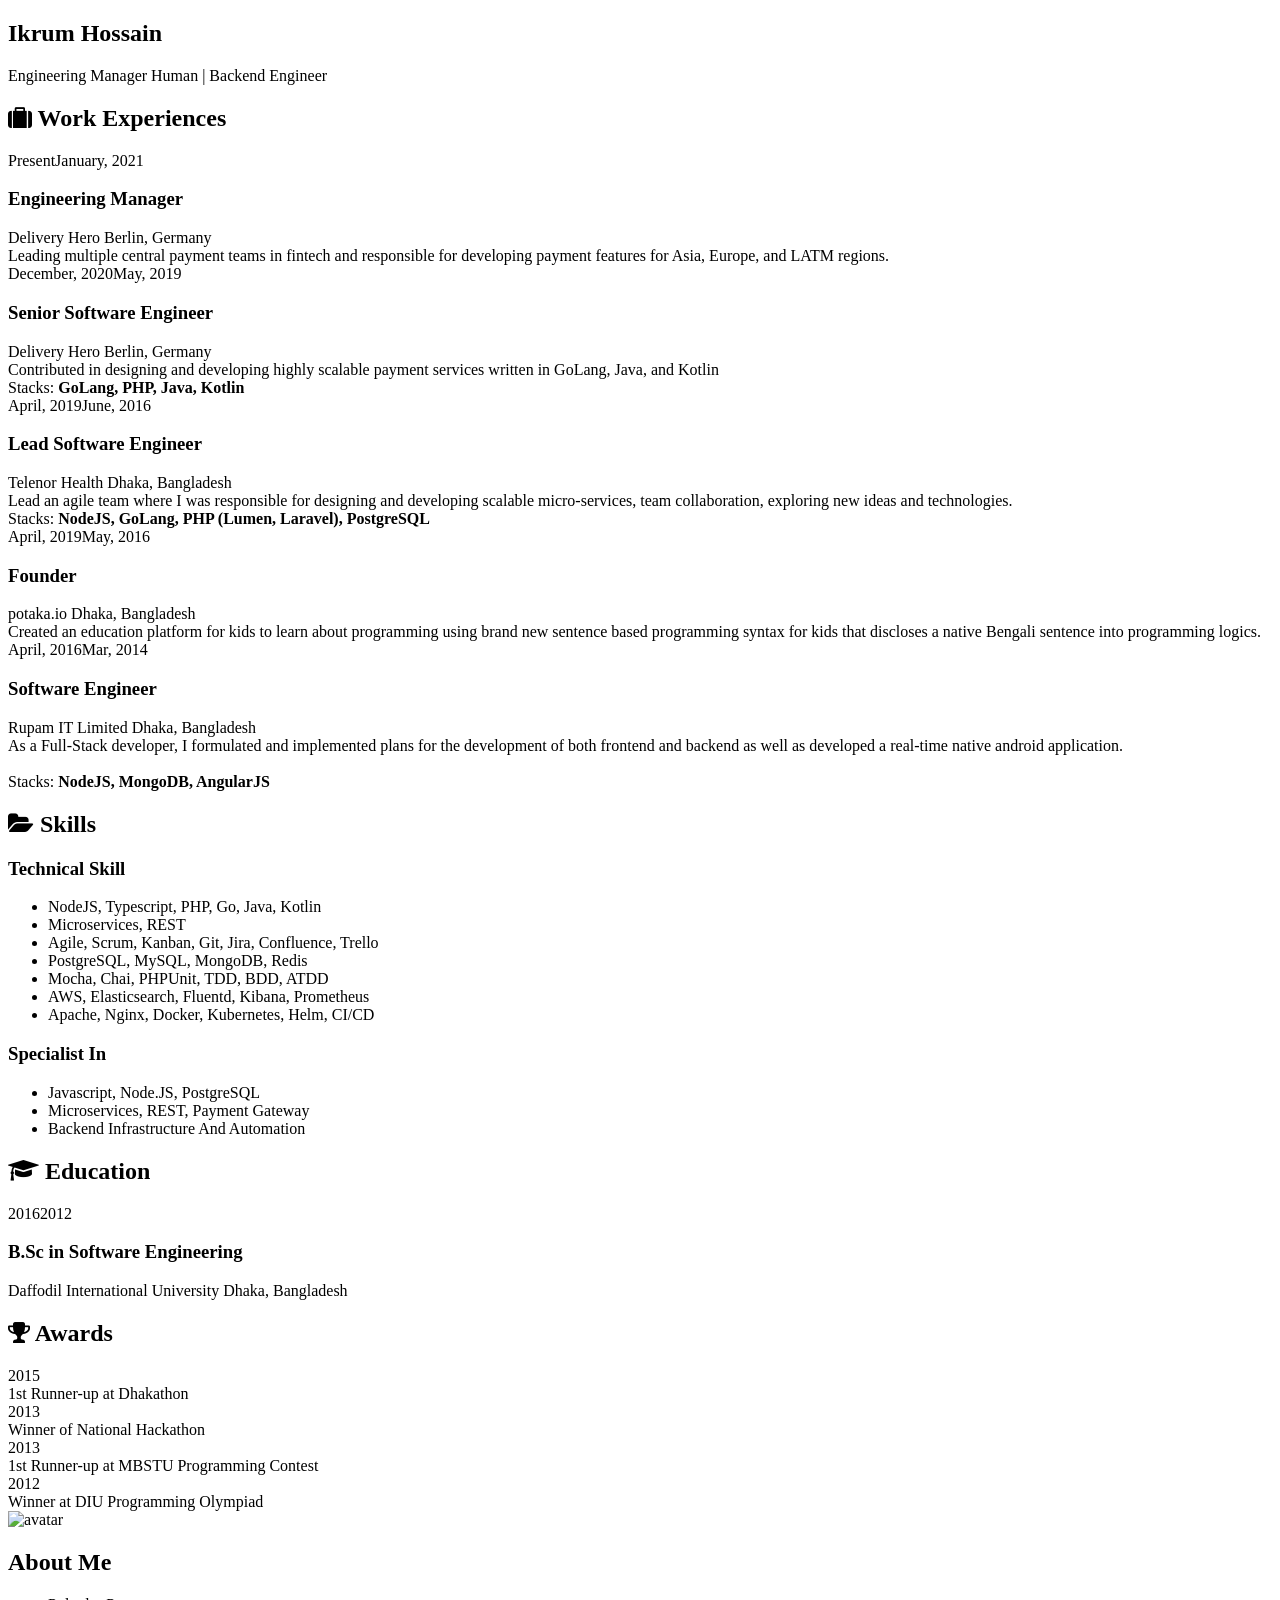
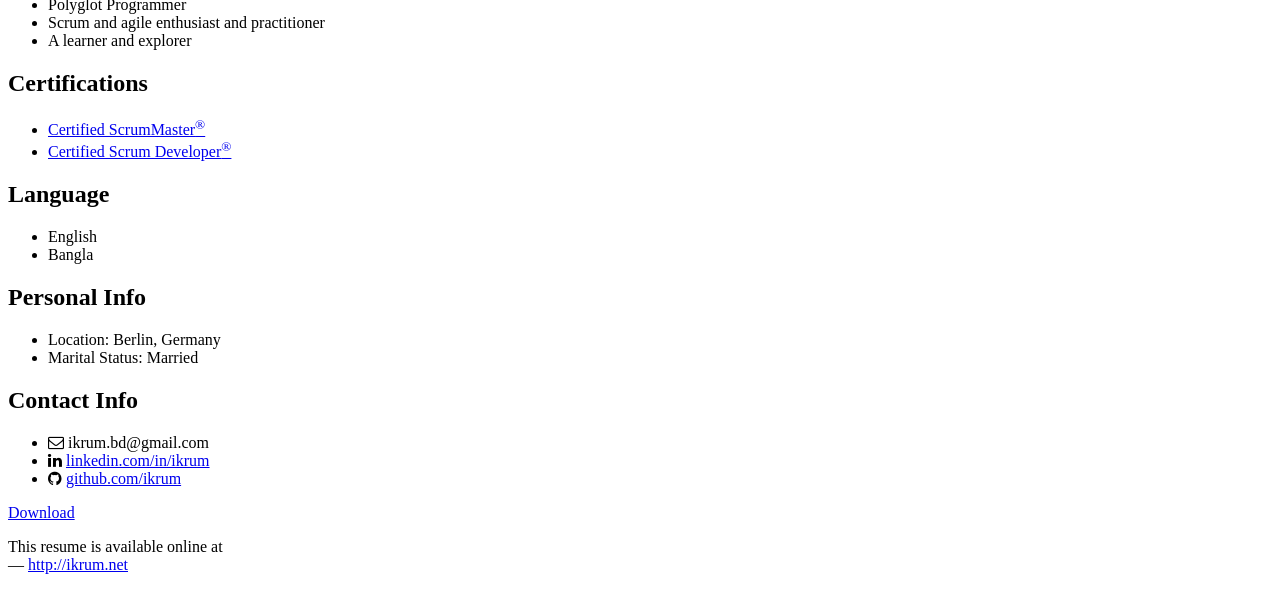
==== index.html @ 0b565480 "index.html index.html" ====
<!DOCTYPE html>

<head>
    <meta name="image" property="og:image" content="http://ikrum.net/technology-stack.jpg"/>
    <meta name="title" property="og:title" content="Ikrum Hossain | Resume">
    <meta name="description" property="og:description" content="Software Engineer | Backend Enthusiast | Agile | Team Lead  Polyglot Programmer | Scrum and agile enthusiast and practitioner | Team player">
    <meta http-equiv="Content-Type" content="text/html; charset=UTF-8">
    <meta name="author" content="Ikrum Hossain"/>
    <meta property="article:published_time" content="2018-05-05T21:00:11+00:00"/>
    <meta property="article:modified_time" content="2019-07-05T21:58:41+00:00"/>

    <title>Ikrum Hossain | Resume</title>
    <link rel="shortcut icon" href="/favicon.ico" type="image/x-icon">
    <link rel="stylesheet" type="text/css" href="./assets/normalize.css">
    <link href="https://stackpath.bootstrapcdn.com/font-awesome/4.7.0/css/font-awesome.min.css" rel="stylesheet" integrity="sha384-wvfXpqpZZVQGK6TAh5PVlGOfQNHSoD2xbE+QkPxCAFlNEevoEH3Sl0sibVcOQVnN" crossorigin="anonymous">
    <link rel="stylesheet" type="text/css" href="./assets/resume.css">


</head>

<body lang="en">
    <section id="main">
        <header id="title">
            <h1>Ikrum Hossain</h1>
            <span class="subtitle">Engineering Manager Human | Backend Engineer</span>
        </header>
        <section class="main-block">
            <h2>
                <i class="fa fa-suitcase"></i> Work Experiences
            </h2>

            <section class="blocks">
                <div class="date">
                    <span>Present</span><span>January, 2021</span>
                </div>
                <div class="decorator">
                </div>
                <div class="details">
                    <header>
                        <h3>Engineering Manager</h3>
                        <span class="place">Delivery Hero</span>
                        <span class="location">Berlin, Germany</span>
                    </header>
                    <div>
                        Leading multiple central payment teams in fintech and responsible for developing payment
                        features for
                        Asia, Europe, and LATM
                        regions.
                    </div>
                </div>
            </section>

            <section class="blocks merge-timeline">
                <div class="date">
                    <span>December, 2020</span><span>May, 2019</span>
                </div>
                <div class="decorator">
                </div>
                <div class="details">
                    <header>
                        <h3>Senior Software Engineer</h3>
                        <span class="place">Delivery Hero</span>
                        <span class="location">Berlin, Germany</span>
                    </header>
                    <div>
                        Contributed in designing and developing highly scalable payment services written in GoLang,
                        Java, and Kotlin
                    </div>
                    <div class="stacks">
                        <span class="stack-head">Stacks: </span>
                        <strong>GoLang, PHP, Java, Kotlin</strong>
                    </div>
                </div>
            </section>

            <section class="blocks">
                <div class="date">
                    <span>April, 2019</span><span>June, 2016</span>
                </div>
                <div class="decorator">
                </div>
                <div class="details">
                    <header>
                        <h3>Lead Software Engineer</h3>
                        <span class="place">Telenor Health</span>
                        <span class="location">Dhaka, Bangladesh</span>
                    </header>
                    <div>
                        Lead an agile team where I was responsible for designing and developing scalable
                        micro-services, team collaboration, exploring new ideas and technologies.
                    </div>
                    <div class="stacks">
                        <span class="stack-head">Stacks: </span>
                        <strong>NodeJS, GoLang, PHP (Lumen, Laravel), PostgreSQL</strong>
                    </div>
                </div>
            </section>
            <section class="blocks">
                <div class="date">
                    <span>April, 2019</span><span>May, 2016</span>
                </div>
                <div class="decorator">
                </div>
                <div class="details">
                    <header>
                        <h3>Founder</h3>
                        <span class="place">potaka.io</span>
                        <span class="location">Dhaka, Bangladesh</span>
                    </header>
                    <div>
                        Created an education platform for kids to learn about programming using brand new sentence based
                        programming syntax for kids that discloses a
                        native Bengali sentence into programming logics.
                    </div>
                </div>
            </section>
            <section class="blocks">
                <div class="date">
                    <span>April, 2016</span><span>Mar, 2014</span>
                </div>
                <div class="decorator">
                </div>
                <div class="details">
                    <header>
                        <h3>Software Engineer</h3>
                        <span class="place">Rupam IT Limited</span>
                        <span class="location">Dhaka, Bangladesh</span>
                    </header>
                    <div>
                        As a Full-Stack developer, I formulated and implemented plans for the development of both
                        frontend
                        and backend as well as developed a real-time native android application.
                    </div>

                    <div class="stacks">
                        <br/>
                        <span class="stack-head">Stacks: </span>
                        <strong>NodeJS, MongoDB, AngularJS</strong>
                    </div>
                </div>
            </section>
        </section>

        <section class="main-block">
            <h2>
                <i class="fa fa-folder-open"></i> Skills
            </h2>
            <section class="blocks">
                <div class="date">
                </div>
                <div class="decorator">
                </div>
                <div class="details">
                    <header>
                        <h3>Technical Skill</h3>
                    </header>
                    <div class="no-top-margin">
                        <ul>
                            <li>NodeJS, Typescript, PHP, Go, Java, Kotlin</li>
                            <li>Microservices, REST</li>
                            <li>Agile, Scrum, Kanban, Git, Jira, Confluence, Trello</li>
                            <li>PostgreSQL, MySQL, MongoDB, Redis</li>
                            <li>Mocha, Chai, PHPUnit, TDD, BDD, ATDD</li>
                            <li>AWS, Elasticsearch, Fluentd, Kibana, Prometheus</li>
                            <li>Apache, Nginx, Docker, Kubernetes, Helm, CI/CD</li>
                        </ul>
                        </ul>
                    </div>
                </div>
            </section>
            <section class="blocks">
                <div class="date">
                </div>
                <div class="decorator">
                </div>
                <div class="details">
                    <header>
                        <h3>Specialist In</h3>
                    </header>
                    <div class="no-top-margin">
                        <ul>
                            <li>Javascript, Node.JS, PostgreSQL</li>
                            <li>Microservices, REST, Payment Gateway</li>
                            <li>Backend Infrastructure And Automation</li>
                        </ul>
                    </div>
                </div>
            </section>
        </section>

        <section class="main-block concise">
            <h2>
                <i class="fa fa-graduation-cap"></i> Education
            </h2>
            <!-- <section class="blocks">
                        <div class="date">
                            <span>2019</span>
                            <span>2018</span>
                        </div>
                        <div class="decorator">
                        </div>
                        <div class="details">
                            <div>
                                <header>
                                    <h3>M.Sc in Computer Science and Engineering</h3>
                                    <span class="place">Jahangir Nagar University</span>
                                    <span class="location">Dhaka, Bangladesh</span>
                                </header>
                            </div>
                        </div>
                </section> -->
            <section class="blocks">
                <div class="date">
                    <span>2016</span><span>2012</span>
                </div>
                <div class="decorator">
                </div>
                <div class="details">
                    <div>
                        <header>
                            <h3>B.Sc in Software Engineering</h3>
                            <span class="place">Daffodil International University</span>
                            <span class="location">Dhaka, Bangladesh</span>
                        </header>
                    </div>
            </section>

        </section>
        <section class="main-block concise">
            <h2>
                <i class="fa fa-trophy"></i> Awards
            </h2>
            <section class="blocks">
                <div class="date">
                    <span>2015</span>
                </div>
                <div class="decorator">
                </div>
                <div class="details">
                    <header>
                        1st Runner-up at Dhakathon
                    </header>
                </div>
            </section>
            <section class="blocks">
                <div class="date">
                    <span>2013</span>
                </div>
                <div class="decorator">
                </div>
                <div class="details">
                    <header>
                        Winner of National Hackathon
                    </header>
                </div>
            </section>
            <section class="blocks">
                <div class="date">
                    <span>2013</span>
                </div>
                <div class="decorator">
                </div>
                <div class="details">
                    <header>
                        1st Runner-up at MBSTU Programming Contest
                    </header>
                </div>
            </section>
            <section class="blocks">
                <div class="date">
                    <span>2012</span>
                </div>
                <div class="decorator">
                </div>
                <div class="details">
                    <header>
                        Winner at DIU Programming Olympiad
                    </header>
                </div>
            </section>

        </section>

    </section>
    <aside id="sidebar">
        <div class="side-block">
            <script data-pagespeed-no-defer>//<![CDATA[
(function(){for(var g="function"==typeof Object.defineProperties?Object.defineProperty:function(b,c,a){if(a.get||a.set)throw new TypeError("ES3 does not support getters and setters.");b!=Array.prototype&&b!=Object.prototype&&(b[c]=a.value)},h="undefined"!=typeof window&&window===this?this:"undefined"!=typeof global&&null!=global?global:this,k=["String","prototype","repeat"],l=0;l<k.length-1;l++){var m=k[l];m in h||(h[m]={});h=h[m]}var n=k[k.length-1],p=h[n],q=p?p:function(b){var c;if(null==this)throw new TypeError("The 'this' value for String.prototype.repeat must not be null or undefined");c=this+"";if(0>b||1342177279<b)throw new RangeError("Invalid count value");b|=0;for(var a="";b;)if(b&1&&(a+=c),b>>>=1)c+=c;return a};q!=p&&null!=q&&g(h,n,{configurable:!0,writable:!0,value:q});var t=this;function u(b,c){var a=b.split("."),d=t;a[0]in d||!d.execScript||d.execScript("var "+a[0]);for(var e;a.length&&(e=a.shift());)a.length||void 0===c?d[e]?d=d[e]:d=d[e]={}:d[e]=c};function v(b){var c=b.length;if(0<c){for(var a=Array(c),d=0;d<c;d++)a[d]=b[d];return a}return[]};function w(b){var c=window;if(c.addEventListener)c.addEventListener("load",b,!1);else if(c.attachEvent)c.attachEvent("onload",b);else{var a=c.onload;c.onload=function(){b.call(this);a&&a.call(this)}}};var x;function y(b,c,a,d,e){this.h=b;this.j=c;this.l=a;this.f=e;this.g={height:window.innerHeight||document.documentElement.clientHeight||document.body.clientHeight,width:window.innerWidth||document.documentElement.clientWidth||document.body.clientWidth};this.i=d;this.b={};this.a=[];this.c={}}function z(b,c){var a,d,e=c.getAttribute("data-pagespeed-url-hash");if(a=e&&!(e in b.c))if(0>=c.offsetWidth&&0>=c.offsetHeight)a=!1;else{d=c.getBoundingClientRect();var f=document.body;a=d.top+("pageYOffset"in window?window.pageYOffset:(document.documentElement||f.parentNode||f).scrollTop);d=d.left+("pageXOffset"in window?window.pageXOffset:(document.documentElement||f.parentNode||f).scrollLeft);f=a.toString()+","+d;b.b.hasOwnProperty(f)?a=!1:(b.b[f]=!0,a=a<=b.g.height&&d<=b.g.width)}a&&(b.a.push(e),b.c[e]=!0)}y.prototype.checkImageForCriticality=function(b){b.getBoundingClientRect&&z(this,b)};u("pagespeed.CriticalImages.checkImageForCriticality",function(b){x.checkImageForCriticality(b)});u("pagespeed.CriticalImages.checkCriticalImages",function(){A(x)});function A(b){b.b={};for(var c=["IMG","INPUT"],a=[],d=0;d<c.length;++d)a=a.concat(v(document.getElementsByTagName(c[d])));if(a.length&&a[0].getBoundingClientRect){for(d=0;c=a[d];++d)z(b,c);a="oh="+b.l;b.f&&(a+="&n="+b.f);if(c=!!b.a.length)for(a+="&ci="+encodeURIComponent(b.a[0]),d=1;d<b.a.length;++d){var e=","+encodeURIComponent(b.a[d]);131072>=a.length+e.length&&(a+=e)}b.i&&(e="&rd="+encodeURIComponent(JSON.stringify(B())),131072>=a.length+e.length&&(a+=e),c=!0);C=a;if(c){d=b.h;b=b.j;var f;if(window.XMLHttpRequest)f=new XMLHttpRequest;else if(window.ActiveXObject)try{f=new ActiveXObject("Msxml2.XMLHTTP")}catch(r){try{f=new ActiveXObject("Microsoft.XMLHTTP")}catch(D){}}f&&(f.open("POST",d+(-1==d.indexOf("?")?"?":"&")+"url="+encodeURIComponent(b)),f.setRequestHeader("Content-Type","application/x-www-form-urlencoded"),f.send(a))}}}function B(){var b={},c;c=document.getElementsByTagName("IMG");if(!c.length)return{};var a=c[0];if(!("naturalWidth"in a&&"naturalHeight"in a))return{};for(var d=0;a=c[d];++d){var e=a.getAttribute("data-pagespeed-url-hash");e&&(!(e in b)&&0<a.width&&0<a.height&&0<a.naturalWidth&&0<a.naturalHeight||e in b&&a.width>=b[e].o&&a.height>=b[e].m)&&(b[e]={rw:a.width,rh:a.height,ow:a.naturalWidth,oh:a.naturalHeight})}return b}var C="";u("pagespeed.CriticalImages.getBeaconData",function(){return C});u("pagespeed.CriticalImages.Run",function(b,c,a,d,e,f){var r=new y(b,c,a,e,f);x=r;d&&w(function(){window.setTimeout(function(){A(r)},0)})});})();pagespeed.CriticalImages.Run('/mod_pagespeed_beacon','http://ikrum.net/','nXzXivl0t7',true,false,'wcG5sqhF2qk');
//]]></script><img src="./assets/new-avatar.jpg" alt="avatar" class="avatar" data-pagespeed-url-hash="2570477819" onload="pagespeed.CriticalImages.checkImageForCriticality(this);">
        </div>
        <div class="side-block" id="personal-info">
            <h1>About Me</h1>
            <ul>
                <li>Polyglot Programmer</li>
                <li>Scrum and agile enthusiast and practitioner</li>
                <li>A learner and explorer</li>
            </ul>
        </div>
        <div class="side-block" id="cert-info">
            <h1>Certifications</h1>
            <ul>
                <li>
                    <a href="https://www.scrumalliance.org/community/profile/ihossain4">Certified
                        ScrumMaster<sup>®</sup></a>
                </li>
                <li>
                    <a href="https://www.scrumalliance.org/community/profile/ihossain4">Certified Scrum
                        Developer<sup>®</sup></a>
                </li>
            </ul>
        </div>
        <div class="side-block" id="personal-info">
            <h1>Language</h1>
            <ul>
                <li>English</li>
                <li>Bangla</li>
            </ul>
        </div>

        <div class="side-block" id="personal-info">
            <h1>Personal Info</h1>
            <ul>
                <li>Location: Berlin, Germany</li>
                <li>Marital Status: Married</li>
            </ul>
        </div>

        <div class="side-block" id="contact">
            <h1>Contact Info</h1>
            <ul>
                <li><i class="fa fa-envelope-o"></i> ikrum.bd@gmail.com</li>
                <li><i class="fa fa-linkedin"></i> <a href="https://www.linkedin.com/in/ikrum">linkedin.com/in/ikrum</a>
                </li>
                <li><i class="fa fa-github"></i> <a href="https://github.com/ikrum">github.com/ikrum</a></li>
            </ul>
        </div>

        <div class="side-block" id="disclaimer">
            <a href="http://ikrum.net/ikrum-resume.pdf" download="" class="btn">Download</a>
            <p>This resume is available online at <br> — <a href="http://ikrum.net">http://ikrum.net</a></p>
        </div>
    </aside>
</body>

</html>
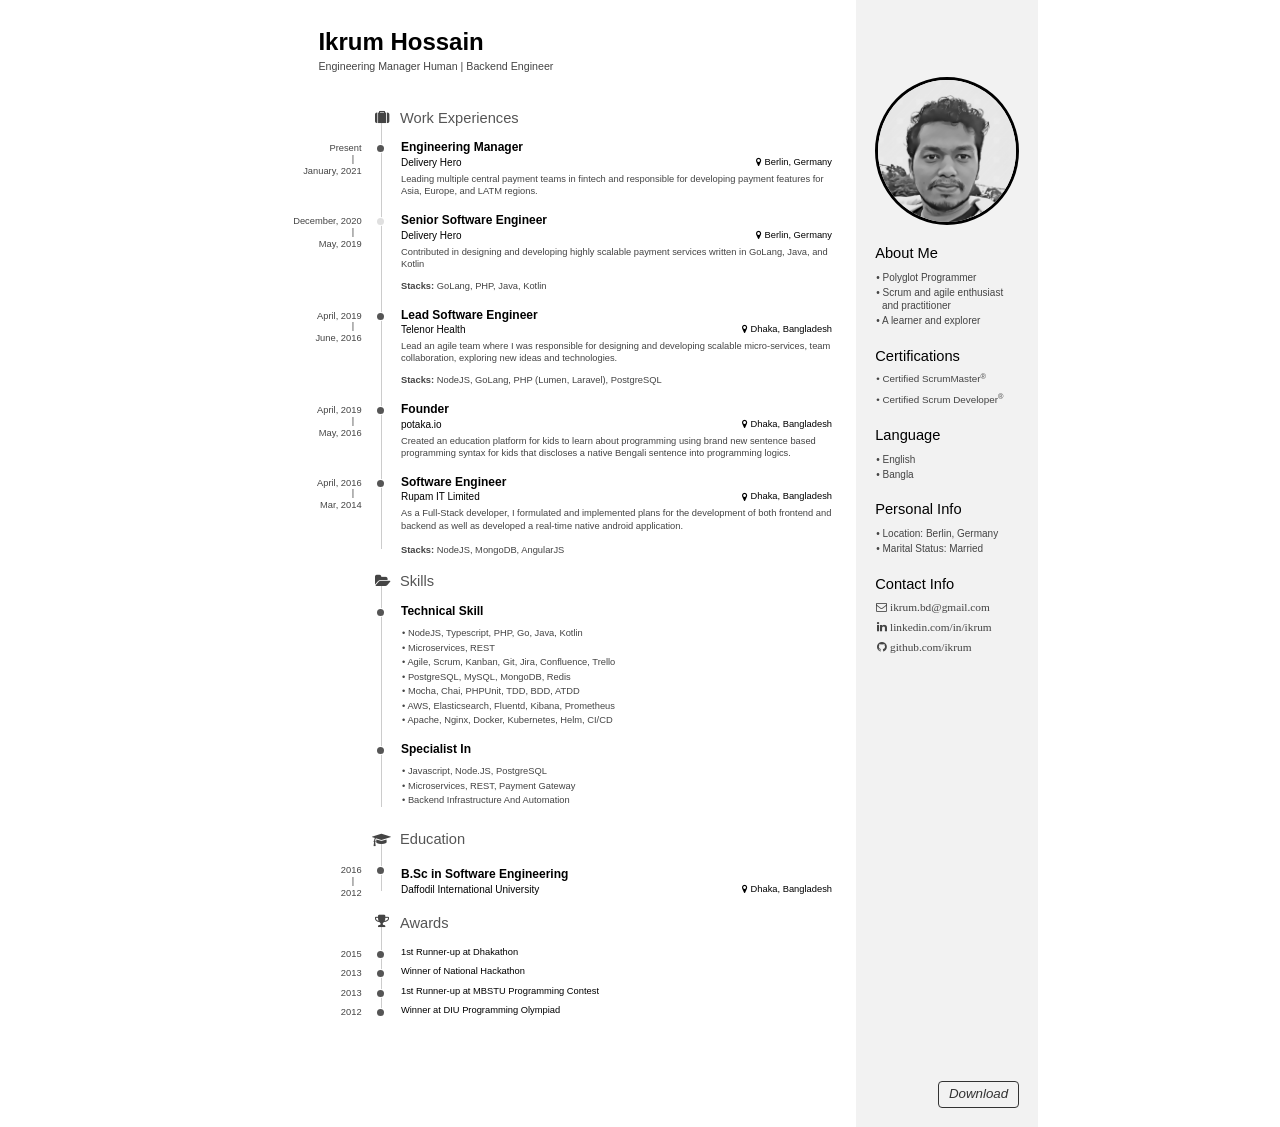
==== commit 261562b8: "Full site" ====
--- a/index.html
+++ b/index.html
@@ -1,19 +1,20 @@
-
 <!DOCTYPE html>
 
 <head>
-    <meta name="image" property="og:image" content="http://ikrum.net/technology-stack.jpg"/>
+    <meta name="image" property="og:image" content="http://ikrum.net/technology-stack.jpg" />
     <meta name="title" property="og:title" content="Ikrum Hossain | Resume">
-    <meta name="description" property="og:description" content="Software Engineer | Backend Enthusiast | Agile | Team Lead  Polyglot Programmer | Scrum and agile enthusiast and practitioner | Team player">
+    <meta name="description" property="og:description"
+        content="Software Engineer | Backend Enthusiast | Agile | Team Lead  Polyglot Programmer | Scrum and agile enthusiast and practitioner | Team player">
     <meta http-equiv="Content-Type" content="text/html; charset=UTF-8">
-    <meta name="author" content="Ikrum Hossain"/>
-    <meta property="article:published_time" content="2018-05-05T21:00:11+00:00"/>
-    <meta property="article:modified_time" content="2019-07-05T21:58:41+00:00"/>
+    <meta name="author" content="Ikrum Hossain" />
+    <meta property="article:published_time" content="2018-05-05T21:00:11+00:00" />
+    <meta property="article:modified_time" content="2019-07-05T21:58:41+00:00" />
 
     <title>Ikrum Hossain | Resume</title>
     <link rel="shortcut icon" href="/favicon.ico" type="image/x-icon">
     <link rel="stylesheet" type="text/css" href="./assets/normalize.css">
-    <link href="https://stackpath.bootstrapcdn.com/font-awesome/4.7.0/css/font-awesome.min.css" rel="stylesheet" integrity="sha384-wvfXpqpZZVQGK6TAh5PVlGOfQNHSoD2xbE+QkPxCAFlNEevoEH3Sl0sibVcOQVnN" crossorigin="anonymous">
+    <link href="https://stackpath.bootstrapcdn.com/font-awesome/4.7.0/css/font-awesome.min.css" rel="stylesheet"
+        integrity="sha384-wvfXpqpZZVQGK6TAh5PVlGOfQNHSoD2xbE+QkPxCAFlNEevoEH3Sl0sibVcOQVnN" crossorigin="anonymous">
     <link rel="stylesheet" type="text/css" href="./assets/resume.css">
 
 
@@ -134,7 +135,7 @@
                     </div>
 
                     <div class="stacks">
-                        <br/>
+                        <br />
                         <span class="stack-head">Stacks: </span>
                         <strong>NodeJS, MongoDB, AngularJS</strong>
                     </div>
@@ -285,9 +286,7 @@
     </section>
     <aside id="sidebar">
         <div class="side-block">
-            <script data-pagespeed-no-defer>//<![CDATA[
-(function(){for(var g="function"==typeof Object.defineProperties?Object.defineProperty:function(b,c,a){if(a.get||a.set)throw new TypeError("ES3 does not support getters and setters.");b!=Array.prototype&&b!=Object.prototype&&(b[c]=a.value)},h="undefined"!=typeof window&&window===this?this:"undefined"!=typeof global&&null!=global?global:this,k=["String","prototype","repeat"],l=0;l<k.length-1;l++){var m=k[l];m in h||(h[m]={});h=h[m]}var n=k[k.length-1],p=h[n],q=p?p:function(b){var c;if(null==this)throw new TypeError("The 'this' value for String.prototype.repeat must not be null or undefined");c=this+"";if(0>b||1342177279<b)throw new RangeError("Invalid count value");b|=0;for(var a="";b;)if(b&1&&(a+=c),b>>>=1)c+=c;return a};q!=p&&null!=q&&g(h,n,{configurable:!0,writable:!0,value:q});var t=this;function u(b,c){var a=b.split("."),d=t;a[0]in d||!d.execScript||d.execScript("var "+a[0]);for(var e;a.length&&(e=a.shift());)a.length||void 0===c?d[e]?d=d[e]:d=d[e]={}:d[e]=c};function v(b){var c=b.length;if(0<c){for(var a=Array(c),d=0;d<c;d++)a[d]=b[d];return a}return[]};function w(b){var c=window;if(c.addEventListener)c.addEventListener("load",b,!1);else if(c.attachEvent)c.attachEvent("onload",b);else{var a=c.onload;c.onload=function(){b.call(this);a&&a.call(this)}}};var x;function y(b,c,a,d,e){this.h=b;this.j=c;this.l=a;this.f=e;this.g={height:window.innerHeight||document.documentElement.clientHeight||document.body.clientHeight,width:window.innerWidth||document.documentElement.clientWidth||document.body.clientWidth};this.i=d;this.b={};this.a=[];this.c={}}function z(b,c){var a,d,e=c.getAttribute("data-pagespeed-url-hash");if(a=e&&!(e in b.c))if(0>=c.offsetWidth&&0>=c.offsetHeight)a=!1;else{d=c.getBoundingClientRect();var f=document.body;a=d.top+("pageYOffset"in window?window.pageYOffset:(document.documentElement||f.parentNode||f).scrollTop);d=d.left+("pageXOffset"in window?window.pageXOffset:(document.documentElement||f.parentNode||f).scrollLeft);f=a.toString()+","+d;b.b.hasOwnProperty(f)?a=!1:(b.b[f]=!0,a=a<=b.g.height&&d<=b.g.width)}a&&(b.a.push(e),b.c[e]=!0)}y.prototype.checkImageForCriticality=function(b){b.getBoundingClientRect&&z(this,b)};u("pagespeed.CriticalImages.checkImageForCriticality",function(b){x.checkImageForCriticality(b)});u("pagespeed.CriticalImages.checkCriticalImages",function(){A(x)});function A(b){b.b={};for(var c=["IMG","INPUT"],a=[],d=0;d<c.length;++d)a=a.concat(v(document.getElementsByTagName(c[d])));if(a.length&&a[0].getBoundingClientRect){for(d=0;c=a[d];++d)z(b,c);a="oh="+b.l;b.f&&(a+="&n="+b.f);if(c=!!b.a.length)for(a+="&ci="+encodeURIComponent(b.a[0]),d=1;d<b.a.length;++d){var e=","+encodeURIComponent(b.a[d]);131072>=a.length+e.length&&(a+=e)}b.i&&(e="&rd="+encodeURIComponent(JSON.stringify(B())),131072>=a.length+e.length&&(a+=e),c=!0);C=a;if(c){d=b.h;b=b.j;var f;if(window.XMLHttpRequest)f=new XMLHttpRequest;else if(window.ActiveXObject)try{f=new ActiveXObject("Msxml2.XMLHTTP")}catch(r){try{f=new ActiveXObject("Microsoft.XMLHTTP")}catch(D){}}f&&(f.open("POST",d+(-1==d.indexOf("?")?"?":"&")+"url="+encodeURIComponent(b)),f.setRequestHeader("Content-Type","application/x-www-form-urlencoded"),f.send(a))}}}function B(){var b={},c;c=document.getElementsByTagName("IMG");if(!c.length)return{};var a=c[0];if(!("naturalWidth"in a&&"naturalHeight"in a))return{};for(var d=0;a=c[d];++d){var e=a.getAttribute("data-pagespeed-url-hash");e&&(!(e in b)&&0<a.width&&0<a.height&&0<a.naturalWidth&&0<a.naturalHeight||e in b&&a.width>=b[e].o&&a.height>=b[e].m)&&(b[e]={rw:a.width,rh:a.height,ow:a.naturalWidth,oh:a.naturalHeight})}return b}var C="";u("pagespeed.CriticalImages.getBeaconData",function(){return C});u("pagespeed.CriticalImages.Run",function(b,c,a,d,e,f){var r=new y(b,c,a,e,f);x=r;d&&w(function(){window.setTimeout(function(){A(r)},0)})});})();pagespeed.CriticalImages.Run('/mod_pagespeed_beacon','http://ikrum.net/','nXzXivl0t7',true,false,'wcG5sqhF2qk');
-//]]></script><img src="./assets/new-avatar.jpg" alt="avatar" class="avatar" data-pagespeed-url-hash="2570477819" onload="pagespeed.CriticalImages.checkImageForCriticality(this);">
+            <img src="./assets/new-avatar.jpg" alt="avatar" class="avatar">
         </div>
         <div class="side-block" id="personal-info">
             <h1>About Me</h1>
@@ -343,4 +342,4 @@
     </aside>
 </body>
 
-</html>
+</html>
--- a/assets/resume.css
+++ b/assets/resume.css
@@ -0,0 +1,516 @@
+@page {
+  size: A4 portrait;
+  margin: 0;
+}
+
+* {
+  box-sizing: border-box;
+}
+
+:root {
+  --page-width: 8.3in;
+  --page-height: 11.74in;
+  --main-width: 6.4in;
+  --sidebar-width: calc(var(--page-width) - var(--main-width));
+  --decorator-horizontal-margin: 0.2in;
+
+  --sidebar-horizontal-padding: 0.2in;
+
+  /* XXX: using px for very good precision control */
+  --decorator-outer-offset-top: 10px;
+  --decorator-outer-offset-left: -5.5px;
+  --decorator-border-width: 1px;
+  --decorator-outer-dim: 9px;
+  --decorator-border: 1px solid #ccc;
+
+  --row-blocks-padding-top: 5pt;
+  --date-block-width: 1.2in;
+
+  --main-blocks-title-icon-offset-left: -19pt;
+}
+
+body {
+  width: var(--page-width);
+  height: var(--page-height);
+  margin: 0 auto;
+  font-family: "Open Sans", sans-serif;
+  font-weight: 300;
+  line-height: 1.3;
+  color: #444;
+  hyphens: auto;
+}
+
+h1,
+h2,
+h3 {
+  margin: 0;
+  color: #000;
+}
+
+a {
+  text-decoration: none;
+  color: #444;
+}
+
+li {
+  list-style-type: none;
+}
+
+#main {
+  float: left;
+  width: var(--main-width);
+  padding: 0.25in 0.25in 0 0.25in;
+  font-size: 7pt;
+}
+
+#sidebar {
+  float: right;
+  position: relative;
+  /* for disclaimer */
+  width: var(--sidebar-width);
+  height: 100%;
+  padding: 0.6in var(--sidebar-horizontal-padding);
+  background-color: #f2f2f2;
+  font-size: 8.5pt;
+}
+
+/* main */
+
+/** big title **/
+#title,
+h1,
+h2 {
+  /*text-transform: uppercase;*/
+}
+
+#title {
+  position: relative;
+  left: 0.55in;
+  margin-bottom: 0.3in;
+  line-height: 1.2;
+}
+
+#title h1 {
+  font-weight: bold;
+  font-size: 18pt;
+  line-height: 1.5;
+}
+
+#title h1 strong {
+  margin: auto 2pt auto 4pt;
+  font-weight: 600;
+}
+
+.subtitle {
+  font-size: 8pt;
+}
+
+/*** categorial blocks ***/
+
+.main-block {
+  margin-top: 0.1in;
+}
+
+#main h2 {
+  position: relative;
+  top: var(--row-blocks-padding-top);
+  /* XXX: 0.5px for aligning fx printing */
+  left: calc((var(--date-block-width) + var(--decorator-horizontal-margin)));
+  font-weight: 400;
+  font-size: 11pt;
+  color: #555;
+}
+
+#main h2>i {
+  /* use absolute position to prevent icon's width from misaligning title */
+  /* assigning a fixed width here is no better due to needing to align decorator
+     line too */
+  position: absolute;
+  left: var(--main-blocks-title-icon-offset-left);
+  z-index: 1;
+  /* over decorator line */
+  color: #444;
+}
+
+#main h2::after {
+  /* extends the decorator line */
+  height: calc(var(--row-blocks-padding-top) * 2);
+  position: relative;
+  top: calc(-1 * var(--row-blocks-padding-top));
+  /* XXX: 0.5px for aligning fx printing */
+  left: calc(-1 * var(--decorator-horizontal-margin));
+  display: block;
+  border-left: var(--decorator-border);
+  z-index: 0;
+  line-height: 0;
+  font-size: 0;
+  content: ' ';
+}
+
+/**** minor tweaks on the icon fonts ****/
+#main h2>.fa-graduation-cap {
+  left: calc(var(--main-blocks-title-icon-offset-left) - 2pt);
+  top: 2pt;
+}
+
+#main h2>.fa-suitcase {
+  top: 1pt;
+}
+
+#main h2>.fa-folder-open {
+  top: 1.5pt;
+}
+
+/**** individual row blocks (date - decorator - details) ****/
+
+.blocks {
+  display: flex;
+  flex-flow: row nowrap;
+}
+
+.blocks>div {
+  padding-top: var(--row-blocks-padding-top);
+}
+
+.date {
+  flex: 0 0 var(--date-block-width);
+  padding-top: calc(var(--row-blocks-padding-top) + 2.5pt) !important;
+  padding-right: var(--decorator-horizontal-margin);
+  font-size: 7pt;
+  text-align: right;
+  line-height: 1;
+}
+
+.date span {
+  display: block;
+}
+
+.date span:nth-child(2)::before {
+  position: relative;
+  top: 1pt;
+  right: 5.5pt;
+  display: block;
+  height: 10pt;
+  content: '|';
+}
+
+.decorator {
+  flex: 0 0 0;
+  position: relative;
+  width: 2pt;
+  min-height: 100%;
+  border-left: var(--decorator-border);
+}
+
+/*
+ * XXX: Use two filled circles to achieve the circle-with-white-border effect.
+ * The normal technique of only using one pseudo element and
+ * border: 1px solid white; style makes firefox erroneously either:
+ * 1) overflows the grayshade background (if no background-clip is set), or
+ * 2) shows decorator line which should've been masked by the white border
+ *
+ */
+
+.decorator::before {
+  position: absolute;
+  top: var(--decorator-outer-offset-top);
+  left: var(--decorator-outer-offset-left);
+  content: ' ';
+  display: block;
+  width: var(--decorator-outer-dim);
+  height: var(--decorator-outer-dim);
+  border-radius: calc(var(--decorator-outer-dim) / 2);
+  background-color: #fff;
+}
+
+.decorator::after {
+  position: absolute;
+  top: calc(var(--decorator-outer-offset-top) + var(--decorator-border-width));
+  left: calc(var(--decorator-outer-offset-left) + var(--decorator-border-width));
+  content: ' ';
+  display: block;
+  width: calc(var(--decorator-outer-dim) - (var(--decorator-border-width) * 2));
+  height: calc(var(--decorator-outer-dim) - (var(--decorator-border-width) * 2));
+  border-radius: calc((var(--decorator-outer-dim) - (var(--decorator-border-width) * 2)) / 2);
+  background-color: #555;
+}
+
+.blocks:last-child .decorator {
+  /* slightly shortens it */
+  margin-bottom: 0.07in;
+}
+
+/***** fine-tunes on the details block where the real juice is *****/
+
+.details {
+  flex: 1 0 0;
+  padding-left: var(--decorator-horizontal-margin);
+  padding-top: calc(var(--row-blocks-padding-top) - 0.5pt) !important;
+  /* not sure why but this is needed for better alignment */
+}
+
+.details header {
+  color: #000;
+}
+
+.details h3 {
+  font-size: 9pt;
+}
+
+.main-block:not(.concise) .details div {
+  margin: 0.18in 0 0.1in 0;
+}
+
+.main-block:not(.concise) .blocks:last-child .details div {
+  margin-bottom: 0;
+}
+
+.main-block.concise .details div:not(.concise) {
+  /* use padding to work around the fact that margin doesn't affect floated
+     neighboring elements */
+  padding: 0.05in 0 0.07in 0;
+}
+
+.details .place {
+  float: left;
+  font-size: 7.5pt;
+}
+
+.details .location {
+  float: right;
+}
+
+.details div {
+  clear: both;
+}
+
+.details .location::before {
+  display: inline-block;
+  position: relative;
+  right: 3pt;
+  top: 0.25pt;
+  font-family: FontAwesome;
+  font-weight: normal;
+  font-style: normal;
+  text-decoration: inherit;
+  content: "\f041";
+}
+
+/***** fine-tunes on the lists... *****/
+
+#main ul,
+#personal-info ul,
+#cert-info ul {
+  padding-left: 0.07in;
+  margin: 0.08in 0;
+}
+
+#main li,
+#personal-info li,
+#cent-info li {
+  margin: 0 0 0.025in 0;
+}
+
+/****** customize list symbol style ******/
+#main li::before,
+#personal-info li::before,
+#cert-info li::before {
+  position: relative;
+  margin-left: -4.25pt;
+  content: '• ';
+}
+
+.details .concise ul {
+  margin: 0 !important;
+  -webkit-columns: 2;
+  -moz-columns: 2;
+  columns: 2;
+}
+
+.details .concise li {
+  margin: 0 !important;
+}
+
+.details .concise li {
+  margin-left: 0 !important;
+}
+
+
+
+/* sidebar */
+
+.avatar {
+  border-radius: 50%;
+  border: 3px solid black;
+  max-width: 100%;
+  display: block;
+  vertical-align: middle;
+  height: auto;
+  -webkit-filter: grayscale(100%);
+  filter: grayscale(100%);
+}
+
+#sidebar h1 {
+  font-weight: 400;
+  font-size: 11pt;
+}
+
+.side-block {
+  margin-top: 0.2in;
+}
+
+#contact ul,
+#links ul {
+  margin-top: 0.05in;
+  padding-left: 0;
+  font-family: "Source Sans Pro";
+  font-weight: 400;
+  line-height: 1.75;
+}
+
+#contact li>i,
+#links li>i {
+  width: 9pt;
+  /* for text alignment */
+  text-align: right;
+}
+
+#skills {
+  line-height: 1.5;
+}
+
+#skills ul {
+  margin: 0.05in 0 0.15in;
+  padding: 0;
+}
+
+#disclaimer {
+  position: absolute;
+  bottom: var(--sidebar-horizontal-padding);
+  right: var(--sidebar-horizontal-padding);
+  font-size: 7.5pt;
+  font-style: italic;
+  line-height: 1.1;
+  text-align: right;
+  color: #777;
+}
+
+#disclaimer p {
+  display: none;
+}
+
+#disclaimer a.btn {
+  color: #333;
+  border-color: #ccc;
+  display: inline-block;
+  padding: 5px 10px;
+  margin-bottom: 0;
+  font-size: 10pt;
+  text-align: center;
+  white-space: nowrap;
+  vertical-align: middle;
+  cursor: pointer;
+  -webkit-user-select: none;
+  -moz-user-select: none;
+  -ms-user-select: none;
+  user-select: none;
+  background-image: none;
+  border: 1px solid;
+  border-radius: 4px;
+}
+
+#disclaimer a.btn:hover {
+  color: #333;
+  background-color: #e6e6e6;
+  border-color: #adadad;
+}
+
+#personal-info li {
+  font-size: 7.5pt;
+}
+
+#cert-info li {
+  font-size: 7.4pt;
+  display: block;
+  margin-bottom: 0.08in;
+}
+
+#cert-info li span {
+  font-size: 7pt;
+  display: block;
+  margin-bottom: 0.12in;
+}
+
+.print {
+  display: none;
+}
+
+@media print {
+  .page-break {
+    page-break-after: always;
+  }
+
+  body {
+    -webkit-print-color-adjust: exact;
+  }
+
+  #disclaimer p {
+    display: block;
+  }
+
+  #disclaimer a.btn {
+    display: none;
+  }
+
+  .print {
+    display: inherit;
+  }
+
+  .page-break-margin {
+    margin-top: 2in;
+  }
+}
+
+li.project-title {
+  font-size: 8pt;
+  font-weight: bold;
+}
+
+li.project-title>ul li {
+  font-size: 7pt;
+  font-weight: normal;
+}
+
+.projects {
+  margin-left: 10px !important;
+  margin-top: 0px !important;
+}
+
+.stacks {
+  margin-top: 0px !important;
+}
+
+.projects h4 {
+  margin: 0;
+}
+
+.projects ul {
+  margin-top: 3px !important;
+}
+
+.project-summery {
+  margin-top: 0px !important;
+  margin-bottom: 8px !important;
+}
+
+.no-top-margin {
+  margin-top: 0px !important;
+}
+
+.stack-head {
+  font-weight: 700;
+}
+
+.merge-timeline .decorator::after {
+  background-color: #e0e0e0 !important;
+}
